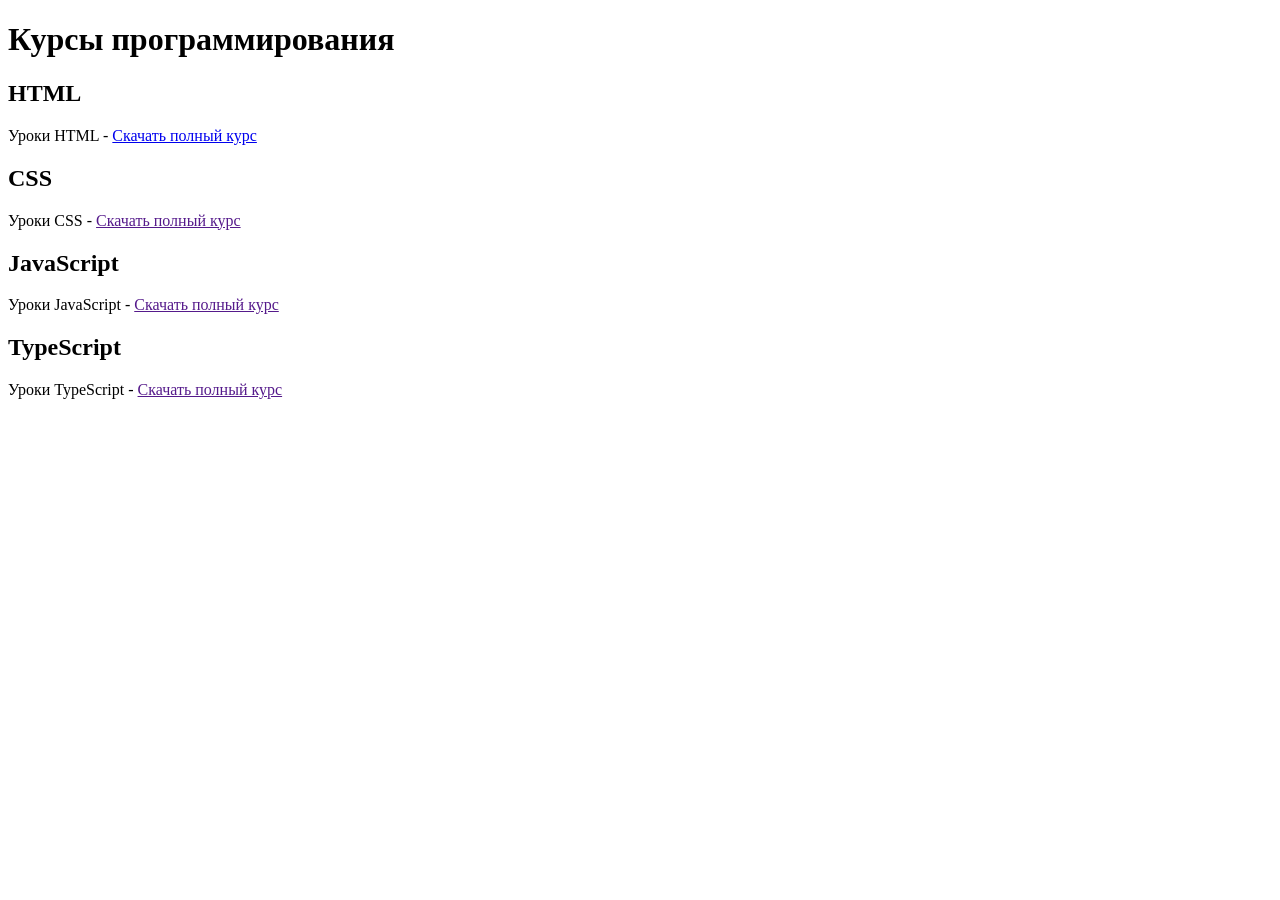
==== prog.html @ bf4154c5 "Create meloch" ====
<!DOCTYPE html>
<html lang="en">
<head>
    <meta charset="UTF-8">
    <meta name="keywords" content="веб-разработка, создание сайтов, HTML, CSS, JavaScript, JS, TypeScript, TS, React, Vue, фронтенд, программирование, верстка сайтов, PHP,">
    <meta name="description" content="Научись разрабатывать свои собственные сайты с нуля. Пройди один из наших бесплатных курсов и реши, продолжишь ли ты обучение верстки.">
    <meta name="author" content="Meloch">
    <meta name="viewport" content="width=device-width, initial-scale=1">
    <meta name="apple-mobile-web-app-capable" content="yes">

    <title>tvd | prog</title>

    <link rel="icon" href="image\icon_1.jpg">
</head>
<body>
    <h1>Курсы программирования</h1>
    
    <h2>HTML</h2>
    <p>Уроки HTML - <a href="files\Уроки HTML.pdf" download="">Скачать полный курс</a></p>

    <h2>CSS</h2>
    <p>Уроки CSS - <a href="" download="">Скачать полный курс</a></p>

    <h2>JavaScript</h2>
    <p>Уроки JavaScript - <a href="" download="">Скачать полный курс</a></p>

    <h2>TypeScript</h2>
    <p>Уроки TypeScript - <a href="" download="">Скачать полный курс</a></p>
</body>
</html>
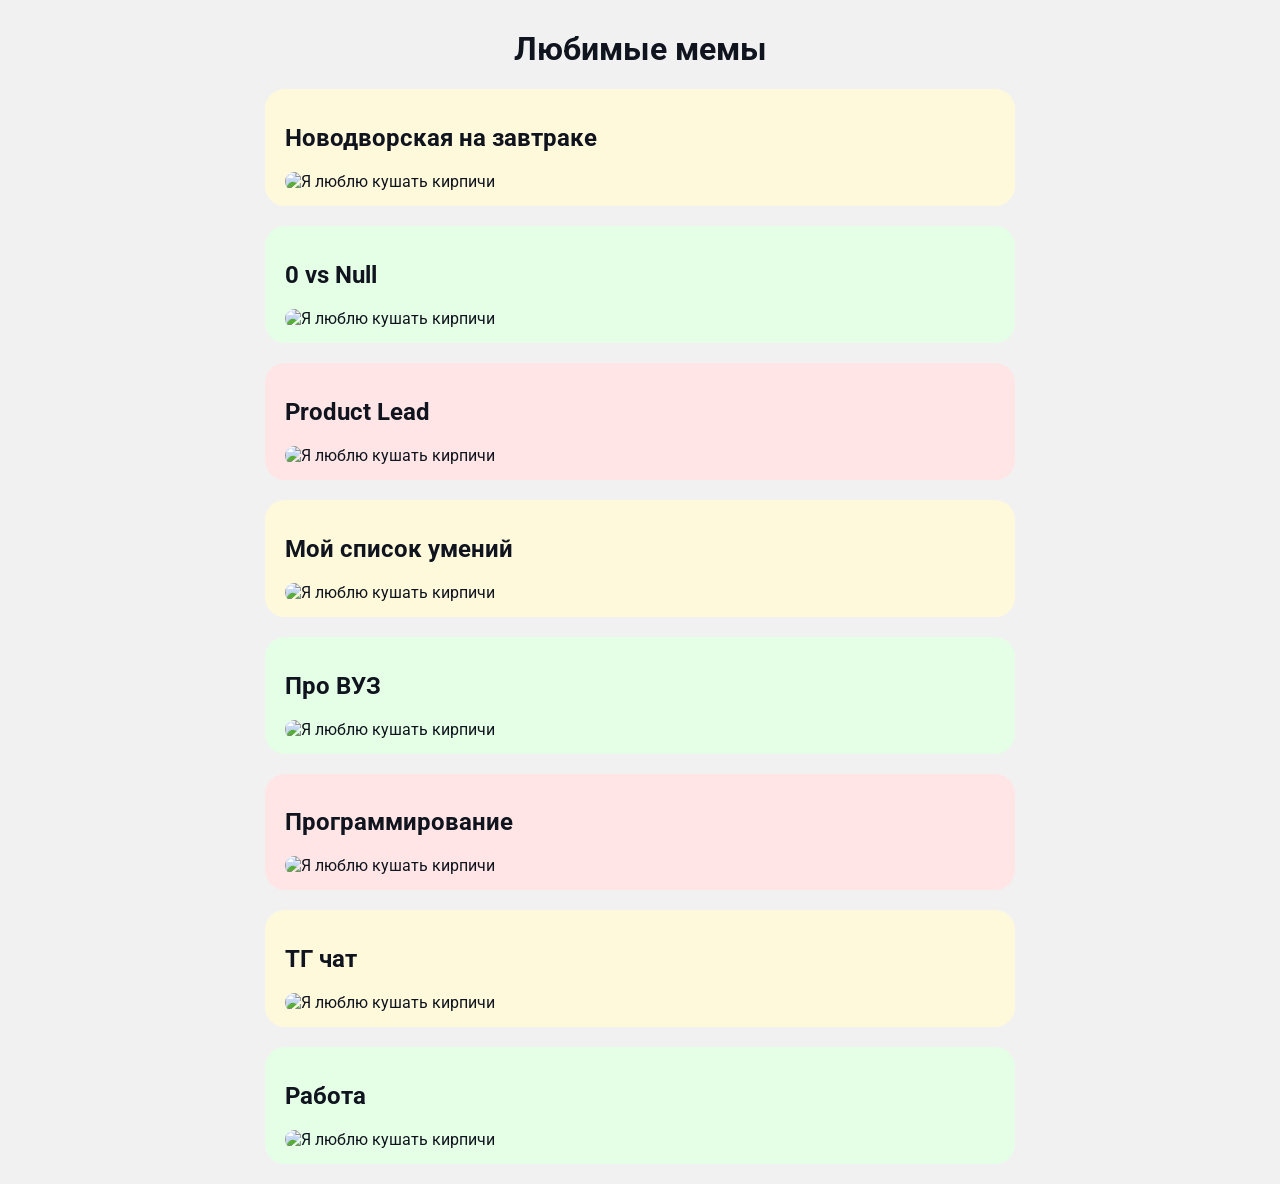
==== commit d02265d7: "Add files via upload" ====
--- a/prog.html
+++ b/prog.html
@@ -1,5 +1,5 @@
 <!DOCTYPE html>
-<html lang="en">
+<html lang="ru">
 <head>
     <meta charset="UTF-8">
     <meta name="keywords" content="веб-разработка, создание сайтов, HTML, CSS, JavaScript, JS, TypeScript, TS, React, Vue, фронтенд, программирование, верстка сайтов, PHP,">
@@ -8,23 +8,54 @@
     <meta name="viewport" content="width=device-width, initial-scale=1">
     <meta name="apple-mobile-web-app-capable" content="yes">
 
-    <title>tvd | prog</title>
+    <title>meloch | meme</title>
 
     <link rel="icon" href="image\icon_1.jpg">
+    <link rel="stylesheet" href="style.css">
 </head>
 <body>
-    <h1>Курсы программирования</h1>
-    
-    <h2>HTML</h2>
-    <p>Уроки HTML - <a href="files\Уроки HTML.pdf" download="">Скачать полный курс</a></p>
+    <div class="container">
+        <h1 id="prog-h1" name="prog">Любимые мемы</h1>
 
-    <h2>CSS</h2>
-    <p>Уроки CSS - <a href="" download="">Скачать полный курс</a></p>
+        <div class="card bg-yellow">
+            <h2>Новодворская на завтраке</h2>
+            <img src="image\nvdvrsk.gif" alt="Я люблю кушать кирпичи" class="card-with-meme">
+        </div>
 
-    <h2>JavaScript</h2>
-    <p>Уроки JavaScript - <a href="" download="">Скачать полный курс</a></p>
+        <div class="card bg-green">
+            <h2>0 vs Null</h2>
+            <img src="image\ftulki2.webp" alt="Я люблю кушать кирпичи" class="card-with-meme">
+        </div>
 
-    <h2>TypeScript</h2>
-    <p>Уроки TypeScript - <a href="" download="">Скачать полный курс</a></p>
+        <div class="card bg-red">
+            <h2>Product Lead</h2>
+            <img src="image\kesha.jpg" alt="Я люблю кушать кирпичи" class="card-with-meme">
+        </div>
+
+        <div class="card bg-yellow">
+            <h2>Мой список умений</h2>
+            <img src="image\ollivo.jpg" alt="Я люблю кушать кирпичи" class="card-with-meme">
+        </div>
+
+        <div class="card bg-green">
+            <h2>Про ВУЗ</h2>
+            <img src="image\sonic.jpg" alt="Я люблю кушать кирпичи" class="card-with-meme">
+        </div>
+
+        <div class="card bg-red">
+            <h2>Программирование</h2>
+            <img src="image\tggrust.jpg" alt="Я люблю кушать кирпичи" class="card-with-meme">
+        </div>
+
+        <div class="card bg-yellow">
+            <h2>ТГ чат</h2>
+            <img src="image\tgvz.jpg" alt="Я люблю кушать кирпичи" class="card-with-meme">
+        </div>
+
+        <div class="card bg-green">
+            <h2>Работа</h2>
+            <img src="image\ullivo.jpg" alt="Я люблю кушать кирпичи" class="card-with-meme">
+        </div>
+    </div>
 </body>
 </html>
--- a/style.css
+++ b/style.css
@@ -0,0 +1,178 @@
+@import url('https://fonts.googleapis.com/css2?family=Roboto:ital,wght@0,100..900;1,100..900&display=swap');
+
+body {
+    background-color: #f1f1f1;
+    color: #0f141e;
+    
+    font: normal 16px "Roboto", sans-serif;
+}
+
+a { /* дефолт */
+    color: black;
+    text-decoration: none;
+}
+
+a:hover { /* при наведении */
+    text-decoration: underline;
+}
+
+a:active { /* при нажатии */
+    color: grey; 
+}
+
+a:visited { /* при посещении */
+    color: black; 
+}
+
+.avatar {
+    width: 220px;
+    border-radius: 28px;
+    box-shadow: 4px 4px 14px rgba(0, 0, 0, 0.25);
+}
+
+.info {
+    margin-bottom: 20px;
+    display: flex;
+}
+
+@media (max-width: 750px) {
+    .info {
+        display: block;
+        text-align: center;
+    }
+}
+
+.info p {
+    color: #86898f;
+    margin: 0;
+    font-style: italic;
+    font-weight: bold;
+}
+
+.info-text {
+    margin-left: 20px;
+}
+
+.info-text h4 {
+    margin-bottom: 10px;
+}
+
+.container {
+    max-width: 750px;
+    margin: auto;
+    margin-top: 30px;
+}
+
+/* .social {
+    background-color: red;
+    padding-top: 15px;
+    padding-right: 20px;
+    padding-bottom: 25px;
+    padding-left: 30px;
+    border: 5px solid blue;
+    margin: 20px;
+} */
+
+.bg-yellow {
+    background-color: #fff9dc;
+}
+
+.bg-green {
+    background-color: #e5ffe7;
+}
+
+.bg-red {
+    background-color: #ffe5e5;
+}
+
+.card {
+    padding: 15px 20px;
+    margin-bottom: 20px;
+    border-radius: 20px;
+}
+
+.list {
+    padding-left: 20px;
+}
+
+.list li {
+    color: #86898f;
+    margin-bottom: 10px;
+}
+
+.table td {
+    padding-bottom: 10px;
+}
+
+.table td:nth-child(2),
+.table td:nth-child(3) {
+    color: #86898f;
+}
+
+.contact h2 {
+    text-align: center; /* расположение текста */
+}
+
+.form-group label {
+    display: block; /* меняем на блочный тип */
+    font-size: 14px; 
+    color: #86898f; 
+}
+
+.form-group input, 
+.form-group textarea {
+    width: 100%; /* растягиваем форму на ширину родительского класса container */
+    border: none; /* убираем черную рамку с дефолтной текстовой формы */
+    box-sizing: border-box; /* ??? */
+    background: transparent; /* делаем форму прозрачной */
+    border-bottom: 1px solid #ccc; /* добавляем линию под формой */
+    color: #000;
+    padding: 15px 0 10px;
+    outline: none; /* убираем "границу", которая активируется при нажатии на форму */
+    font-family: inherit; /* наследуем шрифт */
+}
+
+.row {
+    display: flex;
+    margin-bottom: 20px;
+}
+
+.row > .form-group { /* обращение к классу-потомку*/
+    width: 50%;
+}
+
+.row > .form-group:first-child {
+    margin-right: 20px;
+}
+
+.btn {
+    color: #ccc;
+    background-color: #111;
+    border: 1px solid #f1f1f1;
+    border-radius: 20px;
+    padding: 15px 20px;
+    font-family: inherit;
+    cursor: pointer;
+}
+
+/* .btn:hover {
+    color: #111;
+    background-color: #f1f1f1;
+    border: 1px solid #111;
+} */
+
+.btn:hover {
+    opacity: 0.9;
+}
+
+.card-with-meme {
+    display: block;
+    margin-left: auto;
+    margin-right: auto;
+    width: 100%;
+    border-radius: 20px;
+}
+
+#prog-h1 {
+    text-align: center;
+}
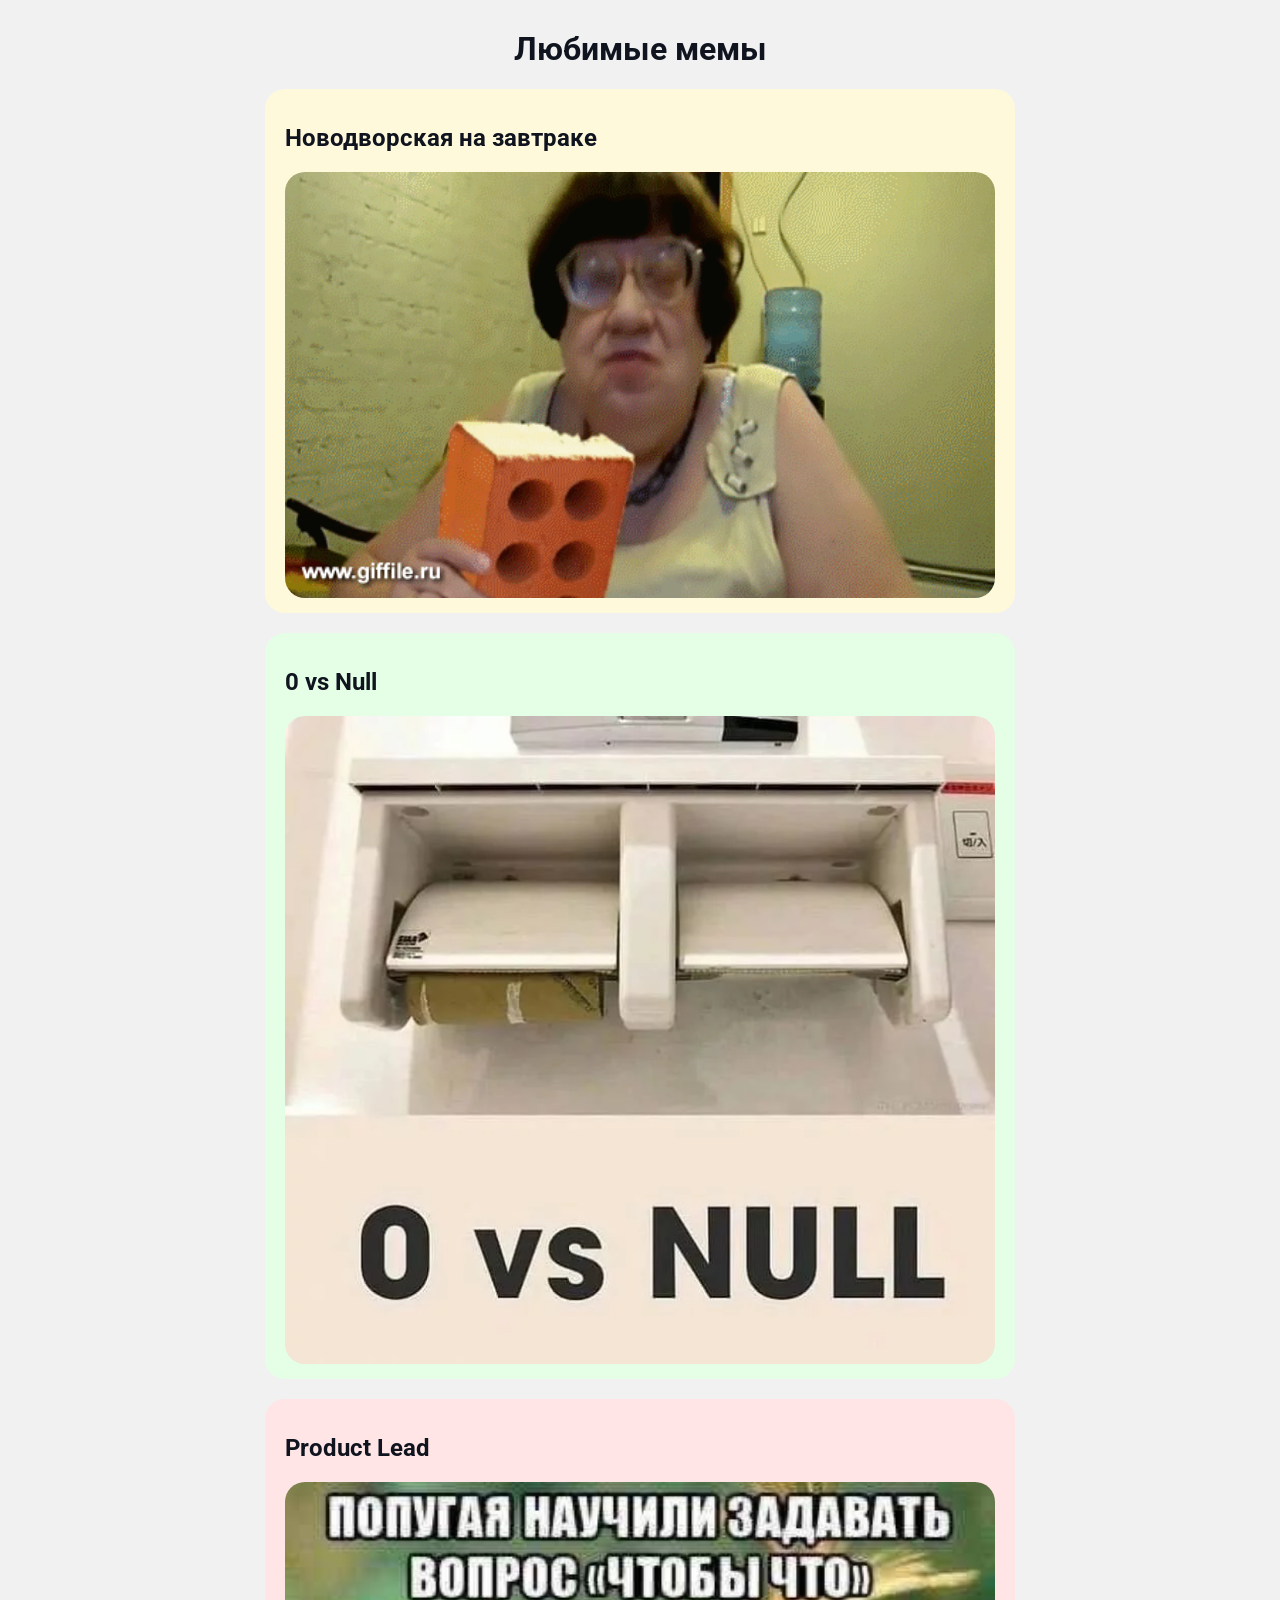
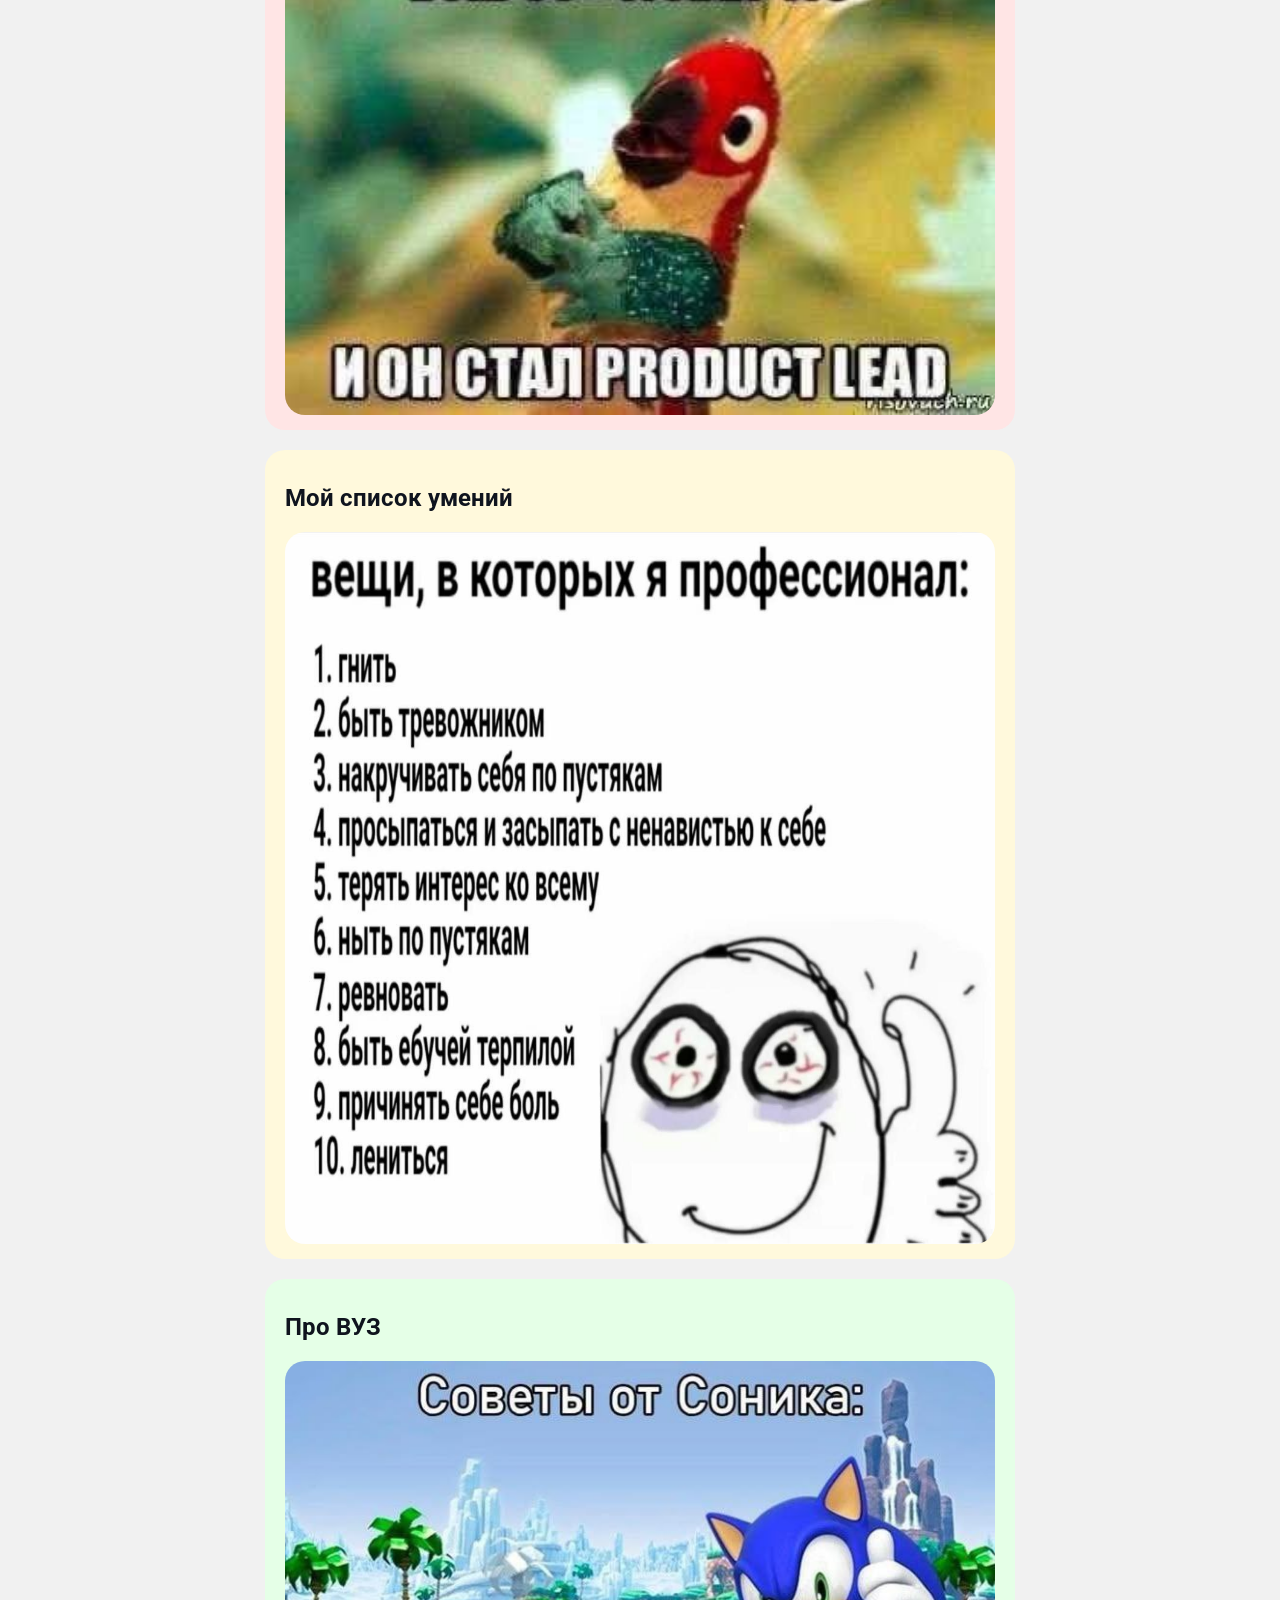
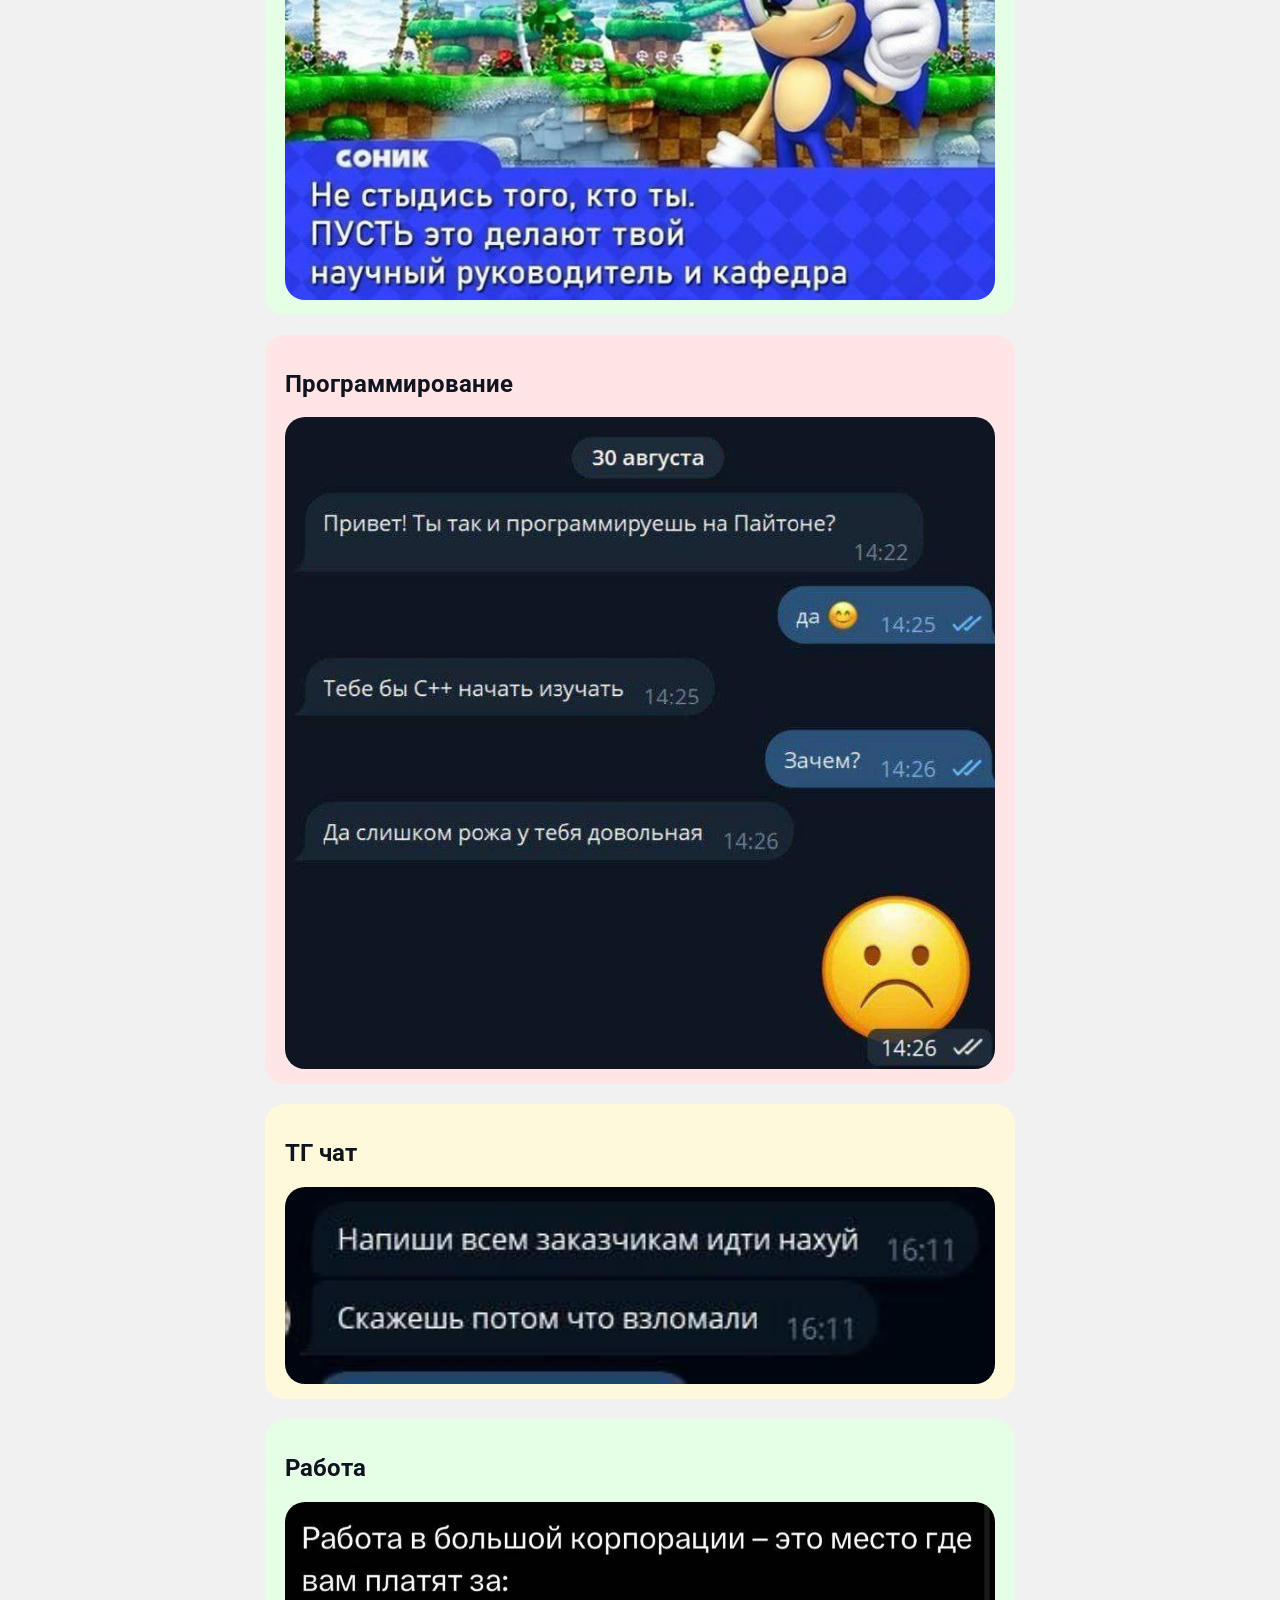
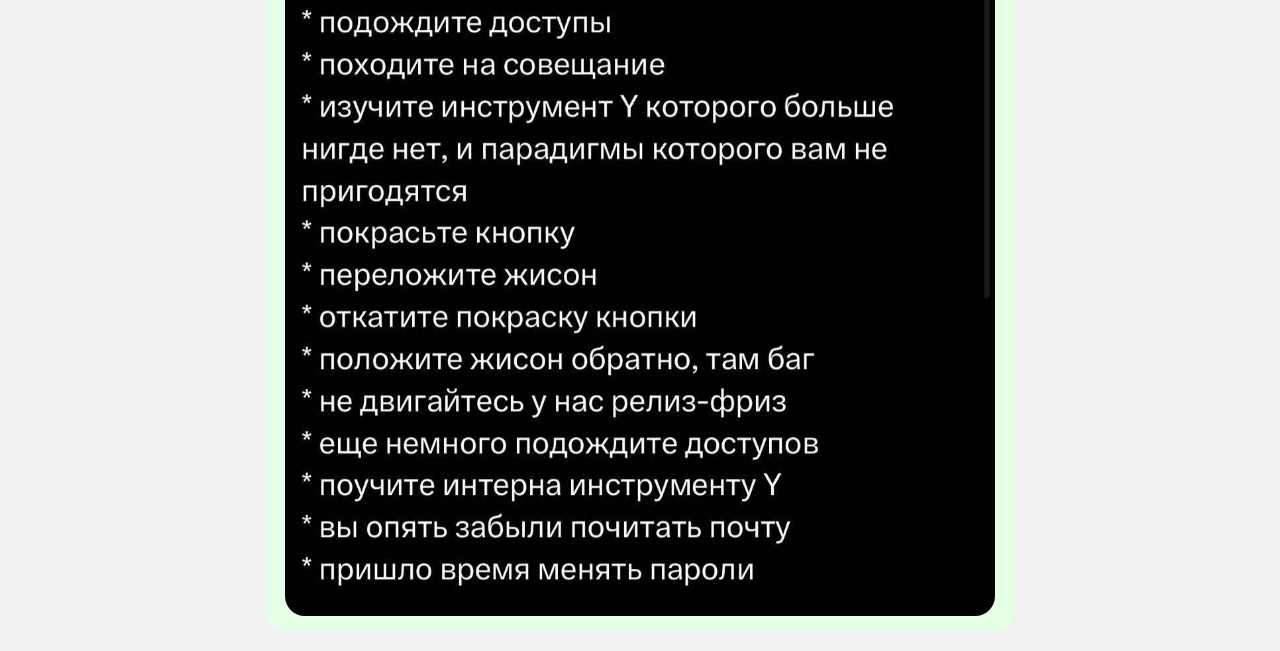
==== commit ca0fefc9: "Update prog.html" ====
--- a/prog.html
+++ b/prog.html
@@ -3,7 +3,7 @@
 <head>
     <meta charset="UTF-8">
     <meta name="keywords" content="веб-разработка, создание сайтов, HTML, CSS, JavaScript, JS, TypeScript, TS, React, Vue, фронтенд, программирование, верстка сайтов, PHP,">
-    <meta name="description" content="Научись разрабатывать свои собственные сайты с нуля. Пройди один из наших бесплатных курсов и реши, продолжишь ли ты обучение верстки.">
+    <meta name="description" content="Сайт-резюме самого мелочного человека">
     <meta name="author" content="Meloch">
     <meta name="viewport" content="width=device-width, initial-scale=1">
     <meta name="apple-mobile-web-app-capable" content="yes">
@@ -58,4 +58,4 @@
         </div>
     </div>
 </body>
-</html>+</html>
